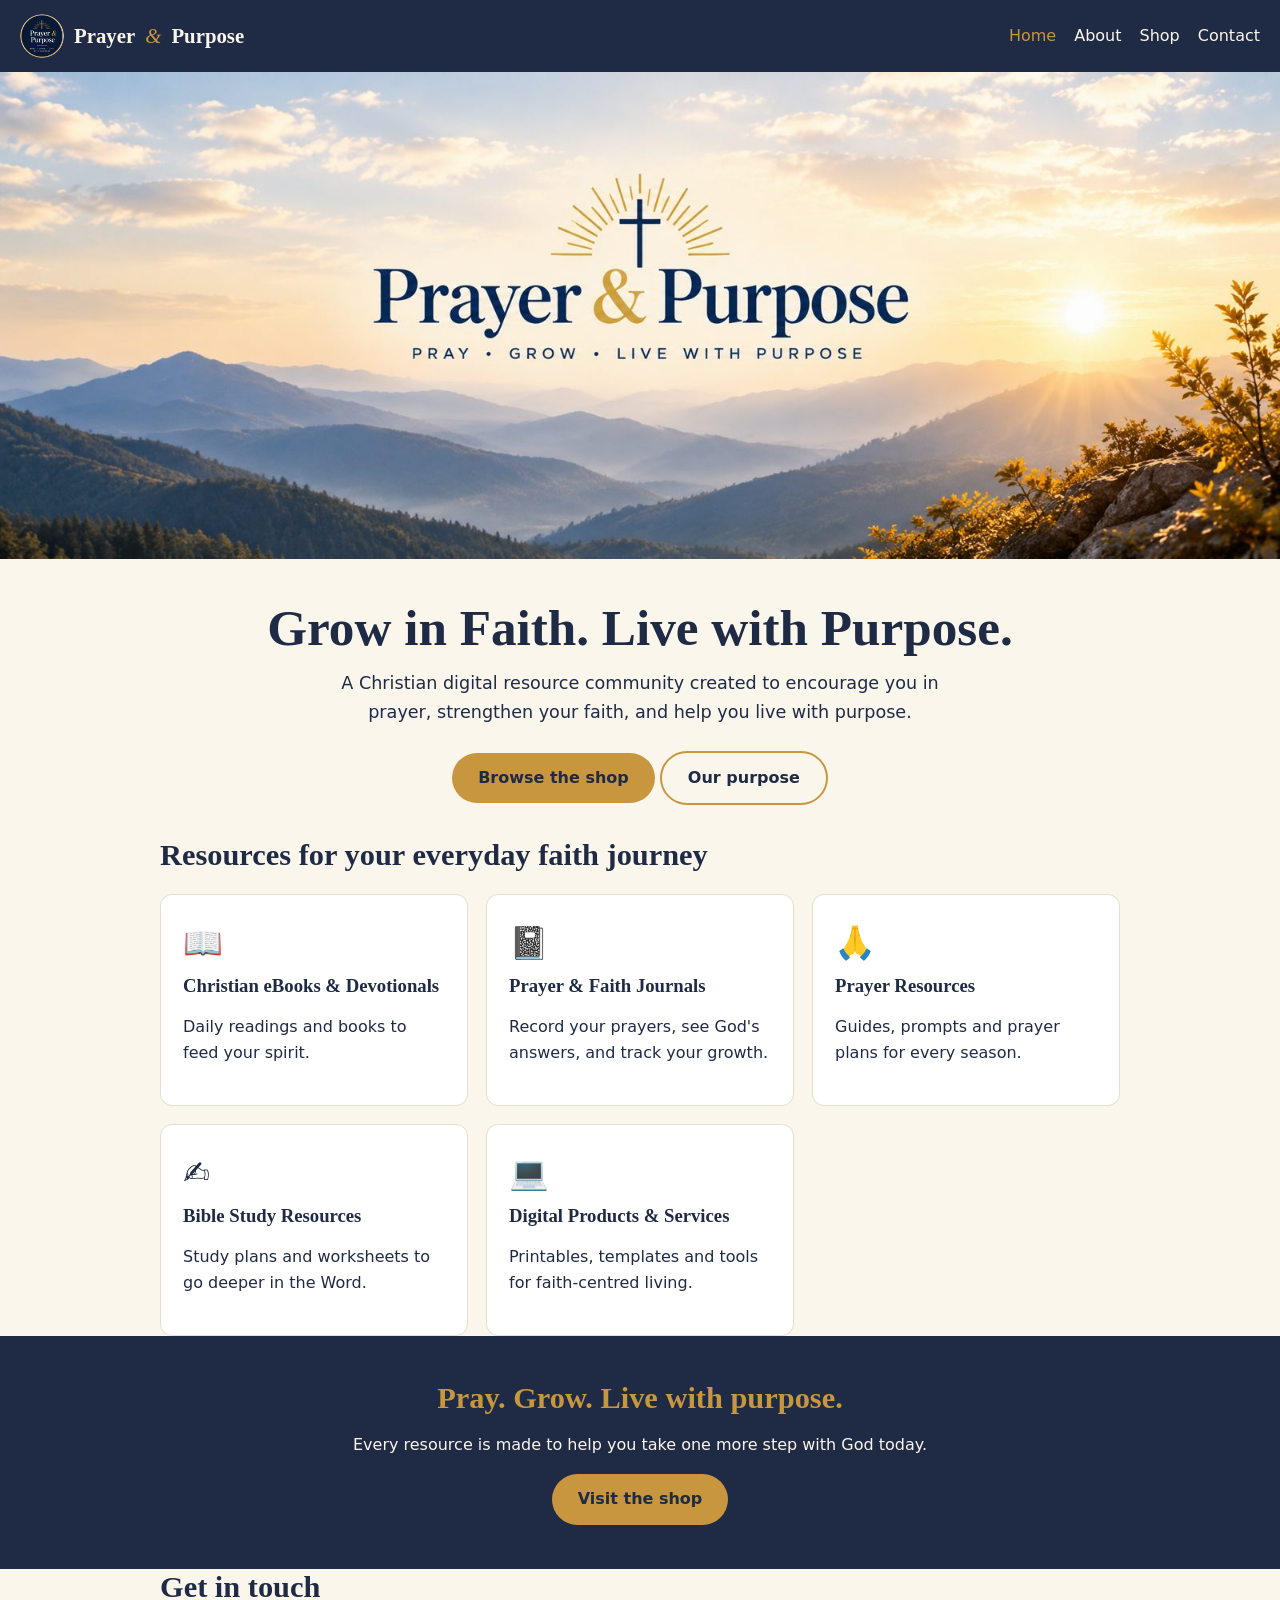
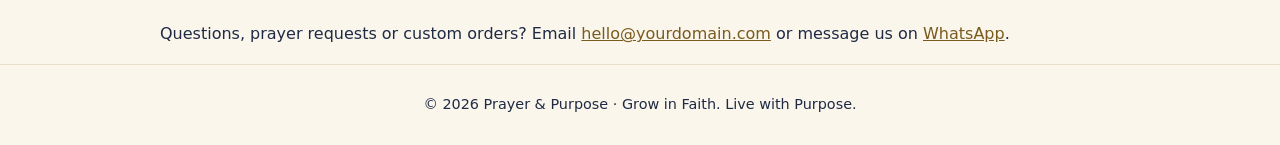
==== index.html @ b11a7a6b "Add files via upload" ====
<!doctype html><html lang="en"><head><meta charset="utf-8"><meta name="viewport" content="width=device-width,initial-scale=1"><link rel="icon" href="logo.png"><link rel="stylesheet" href="style.css"><title>Prayer &amp; Purpose | Grow in Faith. Live with Purpose.</title></head><body><header><a class="brand" href="index.html"><img src="logo.png" alt="Prayer &amp; Purpose logo">Prayer <span>&amp;</span> Purpose</a><nav><a href="index.html" aria-current="page">Home</a><a href="about.html">About</a><a href="shop.html">Shop</a><a href="index.html#contact">Contact</a></nav></header><main><img class="banner" src="banner.jpg" alt="Sunrise over misty mountains with the Prayer &amp; Purpose logo">
<div class="wrap hero"><h1>Grow in Faith. Live with Purpose.</h1>
<p>A Christian digital resource community created to encourage you in prayer, strengthen your faith, and help you live with purpose.</p>
<a class="btn" href="shop.html">Browse the shop</a> <a class="btn" href="about.html" style="background:transparent;border:2px solid var(--gold)">Our purpose</a></div>
<section class="wrap"><h2>Resources for your everyday faith journey</h2>
<div class="grid">
<div class="card"><div class="icon">📖</div><h3>Christian eBooks &amp; Devotionals</h3><p>Daily readings and books to feed your spirit.</p></div>
<div class="card"><div class="icon">📓</div><h3>Prayer &amp; Faith Journals</h3><p>Record your prayers, see God's answers, and track your growth.</p></div>
<div class="card"><div class="icon">🙏</div><h3>Prayer Resources</h3><p>Guides, prompts and prayer plans for every season.</p></div>
<div class="card"><div class="icon">✍️</div><h3>Bible Study Resources</h3><p>Study plans and worksheets to go deeper in the Word.</p></div>
<div class="card"><div class="icon">💻</div><h3>Digital Products &amp; Services</h3><p>Printables, templates and tools for faith-centred living.</p></div>
</div></section>
<div class="band"><h2>Pray. Grow. Live with purpose.</h2><p>Every resource is made to help you take one more step with God today.</p><a class="btn" href="shop.html">Visit the shop</a></div>
<section class="wrap" id="contact"><h2>Get in touch</h2><p>Questions, prayer requests or custom orders? Email <a href="mailto:hello@yourdomain.com">hello@yourdomain.com</a> or message us on <a href="https://wa.me/254700000000">WhatsApp</a>.</p></section></main><footer>&copy; 2026 Prayer &amp; Purpose &middot; Grow in Faith. Live with Purpose.</footer></body></html>
---- style.css ----
:root{--navy:#1F2A44;--gold:#C8963E;--gold-dark:#7A5A1E;--ivory:#FAF6EC;--card:#fff;--line:#E7DFCB}
*{box-sizing:border-box}
body{margin:0;font-family:system-ui,-apple-system,Segoe UI,Roboto,sans-serif;background:var(--ivory);color:var(--navy);line-height:1.65}
h1,h2,h3,.brand{font-family:Georgia,'Times New Roman',serif;line-height:1.2}
a{color:var(--gold-dark)}
header{background:var(--navy);padding:14px 20px;display:flex;flex-wrap:wrap;align-items:center;justify-content:space-between;gap:10px}
.brand{color:var(--ivory);font-size:1.3rem;text-decoration:none;font-weight:700}
.brand span{color:var(--gold);font-style:italic;font-weight:400}
nav a{color:var(--ivory);text-decoration:none;margin-left:18px}
nav a:hover,nav a[aria-current]{color:var(--gold)}
a:focus-visible,button:focus-visible{outline:3px solid var(--gold);outline-offset:3px}
.wrap{max-width:1000px;margin:0 auto;padding:0 20px}
.hero{text-align:center;padding:48px 0 32px}
.hero img{width:min(300px,70%);height:auto}
.hero h1{font-size:clamp(2rem,6vw,3.2rem);margin:10px 0}
.hero p{max-width:620px;margin:0 auto 24px;font-size:1.1rem}
.btn{display:inline-block;background:var(--gold);color:var(--navy);padding:12px 26px;border-radius:999px;font-weight:700;text-decoration:none}
.btn:hover{background:var(--navy);color:var(--ivory)}
section{padding:36px 0}
h2{font-size:1.9rem;margin:0 0 8px}
.grid{display:grid;grid-template-columns:repeat(auto-fit,minmax(250px,1fr));gap:18px;margin-top:20px}
.card{background:var(--card);border:1px solid var(--line);border-radius:12px;padding:22px}
.card .icon{font-size:2rem}
.card h3{margin:6px 0}
.price{font-weight:700;font-size:1.2rem;color:var(--gold-dark)}
.tag{font-size:.85rem;color:var(--gold-dark)}
.band{background:var(--navy);color:var(--ivory);text-align:center;padding:44px 20px}
.band h2{color:var(--gold)}
footer{text-align:center;padding:28px 20px;font-size:.9rem;border-top:1px solid var(--line)}
@media (prefers-reduced-motion:no-preference){.btn{transition:background .2s}}

.brand{display:flex;align-items:center;gap:10px}
.brand img{width:44px;height:44px;border-radius:50%}
.banner{width:100%;height:auto;display:block}
.hero{padding-top:28px}
.verse{border-left:4px solid var(--gold);padding:4px 0 4px 18px;margin:22px 0;font-family:Georgia,serif;font-size:1.15rem}
.verse small{display:block;color:var(--gold-dark);font-family:system-ui,sans-serif;font-size:.85rem}
.pillar{display:grid;gap:14px;margin-top:18px}
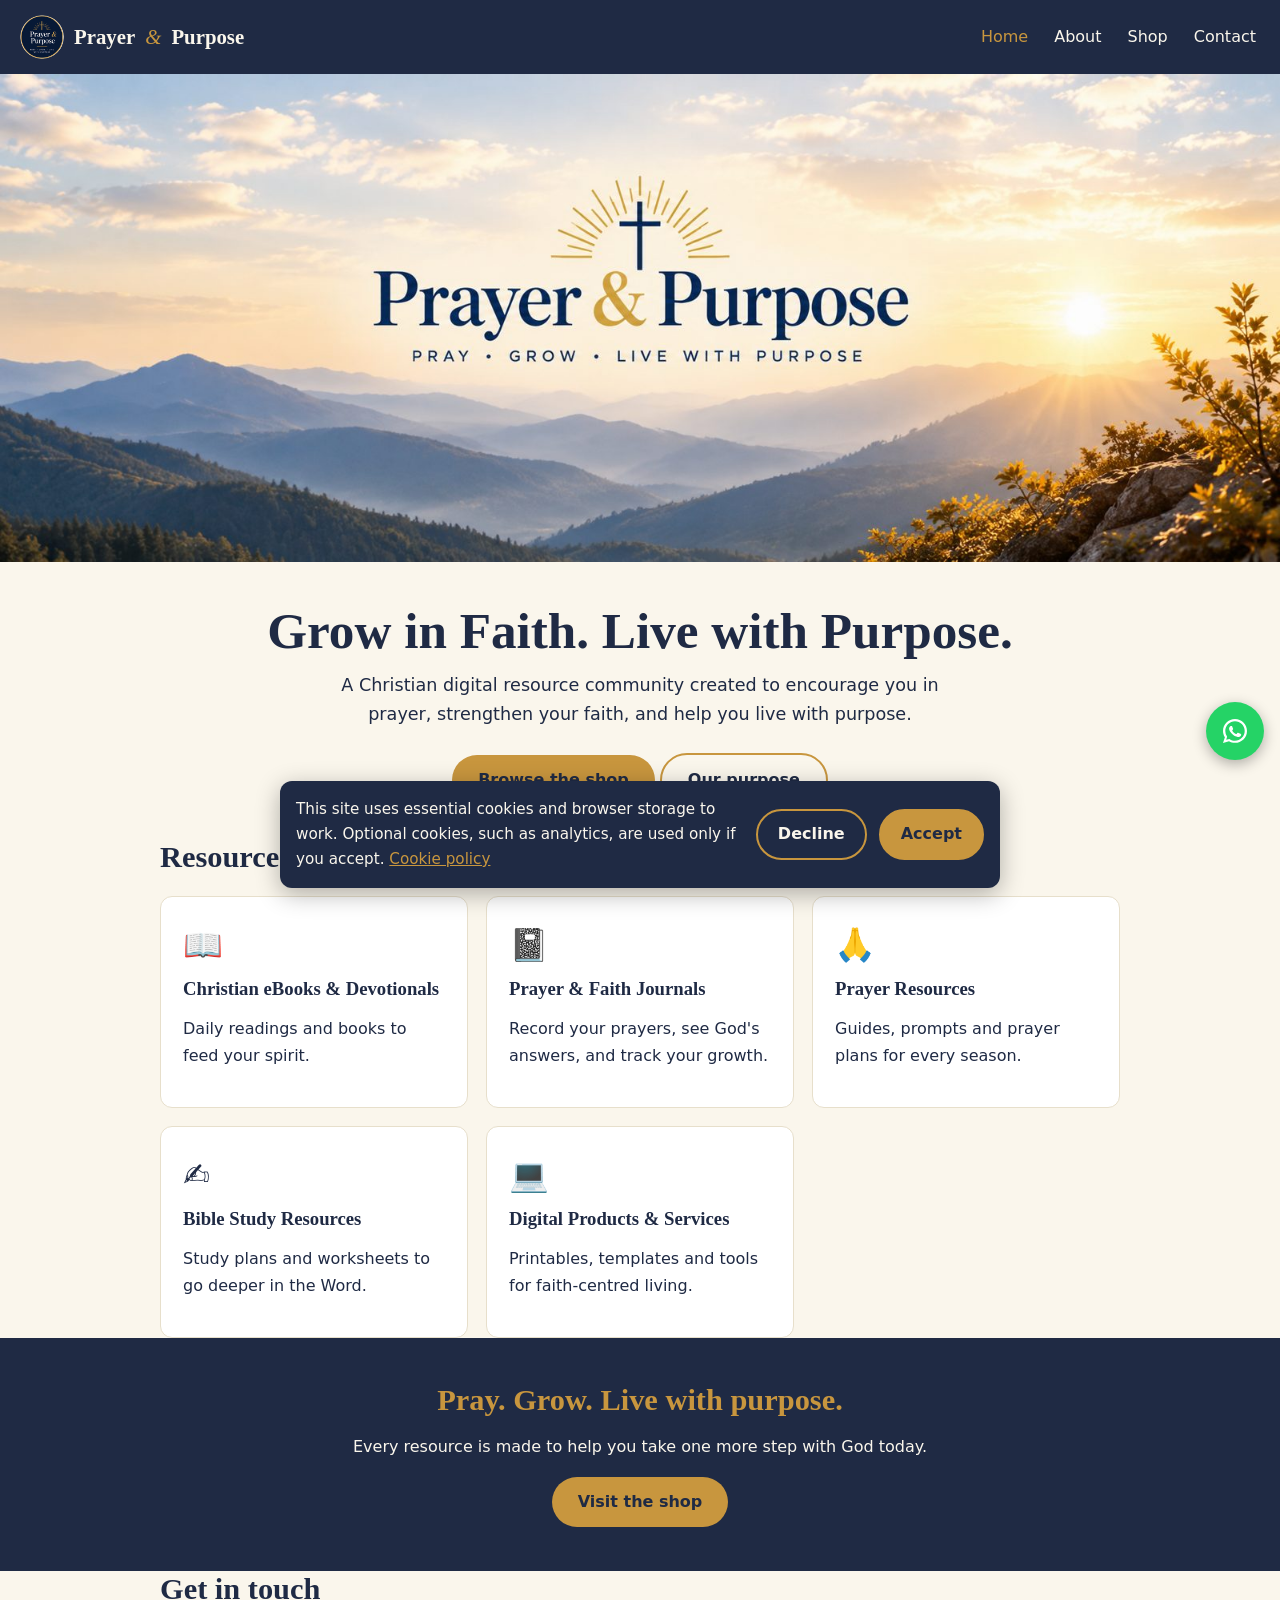
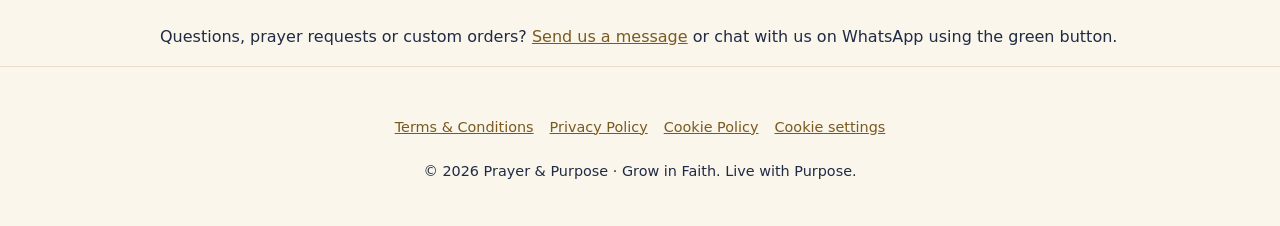
==== commit 851572ce: "Add files via upload" ====
--- a/index.html
+++ b/index.html
@@ -1,4 +1,4 @@
-<!doctype html><html lang="en"><head><meta charset="utf-8"><meta name="viewport" content="width=device-width,initial-scale=1"><link rel="icon" href="logo.png"><link rel="stylesheet" href="style.css"><title>Prayer &amp; Purpose | Grow in Faith. Live with Purpose.</title></head><body><header><a class="brand" href="index.html"><img src="logo.png" alt="Prayer &amp; Purpose logo">Prayer <span>&amp;</span> Purpose</a><nav><a href="index.html" aria-current="page">Home</a><a href="about.html">About</a><a href="shop.html">Shop</a><a href="index.html#contact">Contact</a></nav></header><main><img class="banner" src="banner.jpg" alt="Sunrise over misty mountains with the Prayer &amp; Purpose logo">
+<!doctype html><html lang="en"><head><meta charset="utf-8"><meta name="viewport" content="width=device-width,initial-scale=1"><title>Prayer &amp; Purpose | Christian eBooks, Devotionals &amp; Prayer Journals</title><meta name="description" content="Christian digital resources to encourage you in prayer, strengthen your faith and help you live with purpose. eBooks, devotionals, prayer journals and Bible study tools."><link rel="canonical" href="https://prayerandpurpose.legadhub.com/"><meta name="theme-color" content="#1F2A44"><link rel="icon" href="logo.png"><link rel="apple-touch-icon" href="logo.png"><meta property="og:type" content="website"><meta property="og:site_name" content="Prayer &amp; Purpose"><meta property="og:title" content="Prayer &amp; Purpose | Christian eBooks, Devotionals &amp; Prayer Journals"><meta property="og:description" content="Christian digital resources to encourage you in prayer, strengthen your faith and help you live with purpose. eBooks, devotionals, prayer journals and Bible study tools."><meta property="og:image" content="https://prayerandpurpose.legadhub.com/banner.jpg"><meta property="og:url" content="https://prayerandpurpose.legadhub.com/"><meta name="twitter:card" content="summary_large_image"><link rel="stylesheet" href="style.css"><script type="application/ld+json">{"@context":"https://schema.org","@type":"Organization","name":"Prayer & Purpose","url":"https://prayerandpurpose.legadhub.com","logo":"https://prayerandpurpose.legadhub.com/logo.png","description":"A Christian digital resource community offering eBooks, devotionals, prayer journals and Bible study resources."}</script></head><body><header><a class="brand" href="index.html"><img src="logo.png" width="44" height="44" alt="Prayer &amp; Purpose logo">Prayer <span>&amp;</span> Purpose</a><nav aria-label="Main"><a href="index.html" aria-current="page">Home</a><a href="about.html">About</a><a href="shop.html">Shop</a><a href="contact.html">Contact</a></nav></header><main><img class="banner" src="banner.jpg" srcset="banner-800.jpg 800w, banner.jpg 1600w" sizes="100vw" width="1600" height="609" fetchpriority="high" alt="Sunrise over misty mountains with the Prayer &amp; Purpose logo">
 <div class="wrap hero"><h1>Grow in Faith. Live with Purpose.</h1>
 <p>A Christian digital resource community created to encourage you in prayer, strengthen your faith, and help you live with purpose.</p>
 <a class="btn" href="shop.html">Browse the shop</a> <a class="btn" href="about.html" style="background:transparent;border:2px solid var(--gold)">Our purpose</a></div>
@@ -11,4 +11,4 @@
 <div class="card"><div class="icon">💻</div><h3>Digital Products &amp; Services</h3><p>Printables, templates and tools for faith-centred living.</p></div>
 </div></section>
 <div class="band"><h2>Pray. Grow. Live with purpose.</h2><p>Every resource is made to help you take one more step with God today.</p><a class="btn" href="shop.html">Visit the shop</a></div>
-<section class="wrap" id="contact"><h2>Get in touch</h2><p>Questions, prayer requests or custom orders? Email <a href="mailto:hello@yourdomain.com">hello@yourdomain.com</a> or message us on <a href="https://wa.me/254700000000">WhatsApp</a>.</p></section></main><footer>&copy; 2026 Prayer &amp; Purpose &middot; Grow in Faith. Live with Purpose.</footer></body></html>+<section class="wrap"><h2>Get in touch</h2><p>Questions, prayer requests or custom orders? <a href="contact.html">Send us a message</a> or chat with us on WhatsApp using the green button.</p></section></main><footer><p class="foot-links"><a href="terms.html">Terms &amp; Conditions</a><a href="privacy.html">Privacy Policy</a><a href="cookies.html">Cookie Policy</a><button class="linkbtn" type="button" data-cookie-settings>Cookie settings</button></p><p>&copy; 2026 Prayer &amp; Purpose &middot; Grow in Faith. Live with Purpose.</p></footer><a class="wa" href="https://wa.me/254700000000?text=Hello%20Prayer%20%26%20Purpose" target="_blank" rel="noopener" aria-label="Chat with us on WhatsApp"><svg viewBox="0 0 32 32" aria-hidden="true"><path fill="#fff" d="M16 4C9.4 4 4 9.3 4 15.9c0 2.3.7 4.5 1.9 6.3L4 28l6-1.8c1.7 1 3.9 1.600 6 1.600 6.600 0 12-5.300 12-11.900S22.600 4 16 4zm0 21.700c-1.900 0-3.700-.5-5.200-1.500l-.4-.2-3.200.8.9-3.100-.2-.4A9.700 9.700 0 0 1 6.300 16C6.300 10.600 10.700 6.300 16 6.300S25.700 10.600 25.700 16 21.300 25.700 16 25.700z"/><path fill="#fff" d="M21.200 18.600c-.3-.1-1.700-.8-2-.9-.3-.1-.5-.1-.7.1l-.9 1.100c-.2.2-.3.2-.6.1-1.600-.8-2.600-1.400-3.700-3.300-.3-.5.3-.5.8-1.500.1-.2 0-.4 0-.5l-.9-2.200c-.2-.6-.5-.5-.7-.5h-.6c-.2 0-.5.1-.8.4-.3.3-1 1-1 2.400s1.100 2.800 1.200 3c.1.2 2.100 3.200 5.100 4.500 1.900.8 2.600.9 3.600.7.600-.1 1.700-.7 2-1.400.2-.7.2-1.300.2-1.400-.1-.1-.3-.2-.6-.3z"/></svg></a><div id="cookie-banner" role="dialog" aria-label="Cookie consent" hidden><p>This site uses essential cookies and browser storage to work. Optional cookies, such as analytics, are used only if you accept. <a href="cookies.html">Cookie policy</a></p><button id="cc-decline" type="button">Decline</button><button id="cc-accept" type="button">Accept</button></div><script src="script.js" defer></script></body></html>
--- a/style.css
+++ b/style.css
@@ -36,3 +36,29 @@
 .verse{border-left:4px solid var(--gold);padding:4px 0 4px 18px;margin:22px 0;font-family:Georgia,serif;font-size:1.15rem}
 .verse small{display:block;color:var(--gold-dark);font-family:system-ui,sans-serif;font-size:.85rem}
 .pillar{display:grid;gap:14px;margin-top:18px}
+
+img{max-width:100%;height:auto}
+.btn,button{min-height:44px}
+nav a{display:inline-block;padding:10px 4px}
+.legal{max-width:760px;padding-bottom:40px}.legal h1{margin-top:30px}.legal h2{font-size:1.4rem;margin-top:28px}
+.legal table{border-collapse:collapse;width:100%;font-size:.95rem}.legal td,.legal th{border:1px solid var(--line);padding:8px;text-align:left;vertical-align:top}
+form{display:grid;gap:14px;max-width:600px}
+label{font-weight:600;display:grid;gap:6px}
+input,textarea,select{font:inherit;font-size:16px;padding:12px;border:1px solid var(--line);border-radius:8px;background:#fff;color:var(--navy);width:100%}
+textarea{min-height:140px}
+.check{display:flex;gap:10px;font-weight:400;align-items:flex-start}.check input{width:auto;margin-top:6px}
+button.btn{border:0;cursor:pointer;font:inherit;font-weight:700}
+.hp{position:absolute;left:-9999px}
+.msg{padding:12px;border-radius:8px;background:#E8F3E8;color:#1E4620}.msg.err{background:#FBE9E7;color:#7A1F13}
+#cookie-banner{position:fixed;left:12px;right:12px;bottom:12px;z-index:50;background:var(--navy);color:var(--ivory);padding:16px;border-radius:12px;display:flex;flex-wrap:wrap;gap:12px;align-items:center;box-shadow:0 6px 24px rgba(0,0,0,.3);max-width:720px;margin:auto}
+#cookie-banner[hidden]{display:none}
+#cookie-banner p{margin:0;flex:1 1 260px;font-size:.95rem}
+#cookie-banner a{color:var(--gold)}
+#cookie-banner button{padding:10px 20px;border-radius:999px;border:2px solid var(--gold);font:inherit;font-weight:700;cursor:pointer;background:transparent;color:var(--ivory)}
+#cookie-banner #cc-accept{background:var(--gold);color:var(--navy)}
+.wa{position:fixed;right:16px;bottom:16px;width:58px;height:58px;border-radius:50%;background:#25D366;display:grid;place-items:center;z-index:40;box-shadow:0 4px 14px rgba(0,0,0,.3)}
+.wa svg{width:32px;height:32px}
+body.has-banner .wa{bottom:140px}
+.foot-links a{margin:0 8px;display:inline-block;padding:6px 0}
+.linkbtn{background:none;border:0;color:var(--gold-dark);text-decoration:underline;cursor:pointer;font:inherit;min-height:0;padding:6px 8px}
+@media (max-width:480px){.hero .btn{display:block;margin:10px auto;max-width:280px}}
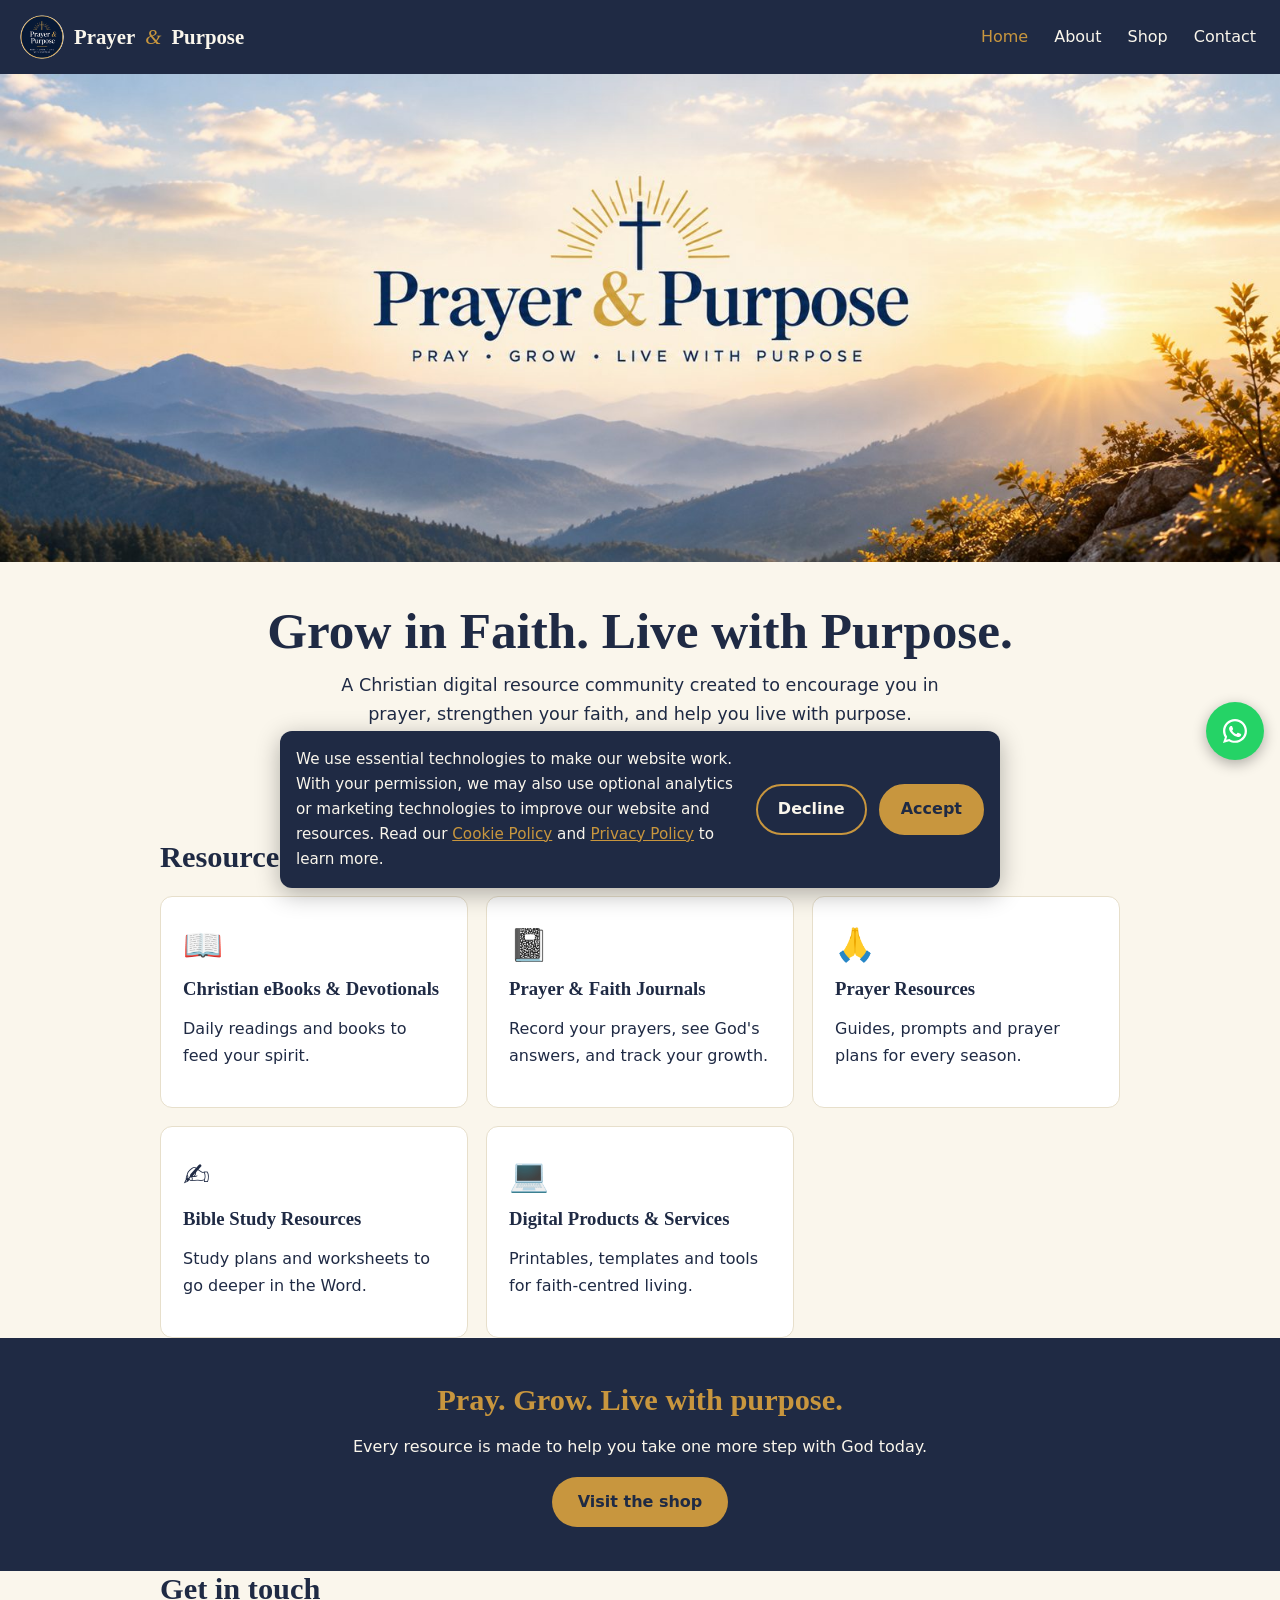
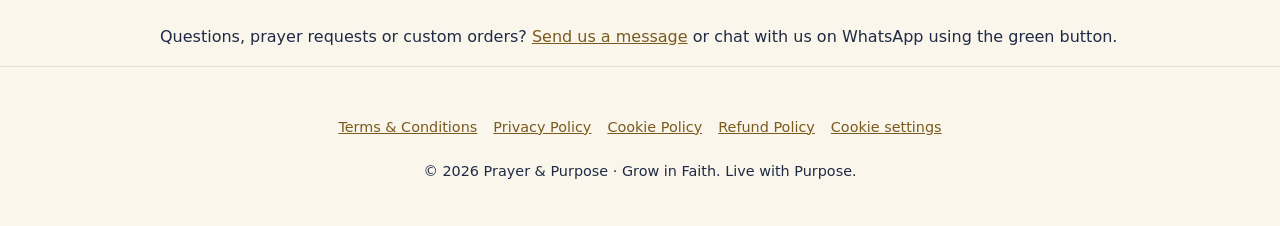
==== commit 7250a15d: "Add files via upload" ====
--- a/index.html
+++ b/index.html
@@ -11,4 +11,4 @@
 <div class="card"><div class="icon">💻</div><h3>Digital Products &amp; Services</h3><p>Printables, templates and tools for faith-centred living.</p></div>
 </div></section>
 <div class="band"><h2>Pray. Grow. Live with purpose.</h2><p>Every resource is made to help you take one more step with God today.</p><a class="btn" href="shop.html">Visit the shop</a></div>
-<section class="wrap"><h2>Get in touch</h2><p>Questions, prayer requests or custom orders? <a href="contact.html">Send us a message</a> or chat with us on WhatsApp using the green button.</p></section></main><footer><p class="foot-links"><a href="terms.html">Terms &amp; Conditions</a><a href="privacy.html">Privacy Policy</a><a href="cookies.html">Cookie Policy</a><button class="linkbtn" type="button" data-cookie-settings>Cookie settings</button></p><p>&copy; 2026 Prayer &amp; Purpose &middot; Grow in Faith. Live with Purpose.</p></footer><a class="wa" href="https://wa.me/254700000000?text=Hello%20Prayer%20%26%20Purpose" target="_blank" rel="noopener" aria-label="Chat with us on WhatsApp"><svg viewBox="0 0 32 32" aria-hidden="true"><path fill="#fff" d="M16 4C9.4 4 4 9.3 4 15.9c0 2.3.7 4.5 1.9 6.3L4 28l6-1.8c1.7 1 3.9 1.600 6 1.600 6.600 0 12-5.300 12-11.900S22.600 4 16 4zm0 21.700c-1.900 0-3.700-.5-5.200-1.500l-.4-.2-3.200.8.9-3.100-.2-.4A9.700 9.700 0 0 1 6.300 16C6.300 10.600 10.700 6.300 16 6.300S25.700 10.600 25.700 16 21.300 25.700 16 25.700z"/><path fill="#fff" d="M21.200 18.600c-.3-.1-1.700-.8-2-.9-.3-.1-.5-.1-.7.1l-.9 1.100c-.2.2-.3.2-.6.1-1.600-.8-2.600-1.400-3.700-3.300-.3-.5.3-.5.8-1.500.1-.2 0-.4 0-.5l-.9-2.200c-.2-.6-.5-.5-.7-.5h-.6c-.2 0-.5.1-.8.4-.3.3-1 1-1 2.400s1.100 2.800 1.200 3c.1.2 2.100 3.200 5.100 4.500 1.900.8 2.600.9 3.600.7.600-.1 1.700-.7 2-1.400.2-.7.2-1.300.2-1.400-.1-.1-.3-.2-.6-.3z"/></svg></a><div id="cookie-banner" role="dialog" aria-label="Cookie consent" hidden><p>This site uses essential cookies and browser storage to work. Optional cookies, such as analytics, are used only if you accept. <a href="cookies.html">Cookie policy</a></p><button id="cc-decline" type="button">Decline</button><button id="cc-accept" type="button">Accept</button></div><script src="script.js" defer></script></body></html>+<section class="wrap"><h2>Get in touch</h2><p>Questions, prayer requests or custom orders? <a href="contact.html">Send us a message</a> or chat with us on WhatsApp using the green button.</p></section></main><footer><p class="foot-links"><a href="terms.html">Terms &amp; Conditions</a><a href="privacy.html">Privacy Policy</a><a href="cookies.html">Cookie Policy</a><a href="refund.html">Refund Policy</a><button class="linkbtn" type="button" data-cookie-settings>Cookie settings</button></p><p>&copy; 2026 Prayer &amp; Purpose &middot; Grow in Faith. Live with Purpose.</p></footer><a class="wa" href="https://wa.me/254731437771?text=Hello%20Prayer%20%26%20Purpose" target="_blank" rel="noopener" aria-label="Chat with us on WhatsApp"><svg viewBox="0 0 32 32" aria-hidden="true"><path fill="#fff" d="M16 4C9.4 4 4 9.3 4 15.9c0 2.3.7 4.5 1.9 6.3L4 28l6-1.8c1.7 1 3.9 1.600 6 1.600 6.600 0 12-5.300 12-11.900S22.600 4 16 4zm0 21.700c-1.900 0-3.700-.5-5.200-1.500l-.4-.2-3.200.8.9-3.100-.2-.4A9.700 9.700 0 0 1 6.300 16C6.300 10.600 10.700 6.300 16 6.300S25.700 10.600 25.700 16 21.300 25.700 16 25.700z"/><path fill="#fff" d="M21.200 18.600c-.3-.1-1.700-.8-2-.9-.3-.1-.5-.1-.7.1l-.9 1.100c-.2.2-.3.2-.6.1-1.600-.8-2.600-1.400-3.700-3.300-.3-.5.3-.5.8-1.500.1-.2 0-.4 0-.5l-.9-2.200c-.2-.6-.5-.5-.7-.5h-.6c-.2 0-.5.1-.8.4-.3.3-1 1-1 2.400s1.100 2.800 1.200 3c.1.2 2.100 3.200 5.100 4.500 1.900.8 2.600.9 3.600.7.600-.1 1.700-.7 2-1.400.2-.7.2-1.300.2-1.400-.1-.1-.3-.2-.6-.3z"/></svg></a><div id="cookie-banner" role="dialog" aria-label="Cookie consent" hidden><p>We use essential technologies to make our website work. With your permission, we may also use optional analytics or marketing technologies to improve our website and resources. Read our <a href="cookies.html">Cookie Policy</a> and <a href="privacy.html">Privacy Policy</a> to learn more.</p><button id="cc-decline" type="button">Decline</button><button id="cc-accept" type="button">Accept</button></div><script src="script.js" defer></script></body></html>
--- a/style.css
+++ b/style.css
@@ -62,3 +62,11 @@
 .foot-links a{margin:0 8px;display:inline-block;padding:6px 0}
 .linkbtn{background:none;border:0;color:var(--gold-dark);text-decoration:underline;cursor:pointer;font:inherit;min-height:0;padding:6px 8px}
 @media (max-width:480px){.hero .btn{display:block;margin:10px auto;max-width:280px}}
+
+.card .cover{width:100%;height:auto;aspect-ratio:4/5;border-radius:8px;margin-bottom:12px;border:1px solid var(--line)}
+
+.howto{margin:20px 0;background:#fff}.howto h2{margin-top:0}.howto ol{padding-left:22px;margin:0 0 10px}.howto li{margin-bottom:8px}
+
+.card ol{padding-left:22px;margin:8px 0}.card ol li{margin-bottom:8px}#how-to-use{padding-top:24px}
+
+.pay{display:grid;grid-template-columns:repeat(auto-fit,minmax(250px,1fr));gap:14px;margin:14px 0}.paybox{border:1px solid var(--line);border-radius:10px;padding:14px}.paybox h3{margin:0 0 8px}.paybox dl{margin:0 0 8px}.paybox dt{font-weight:700;margin-top:8px}.paybox dd{margin:0}
